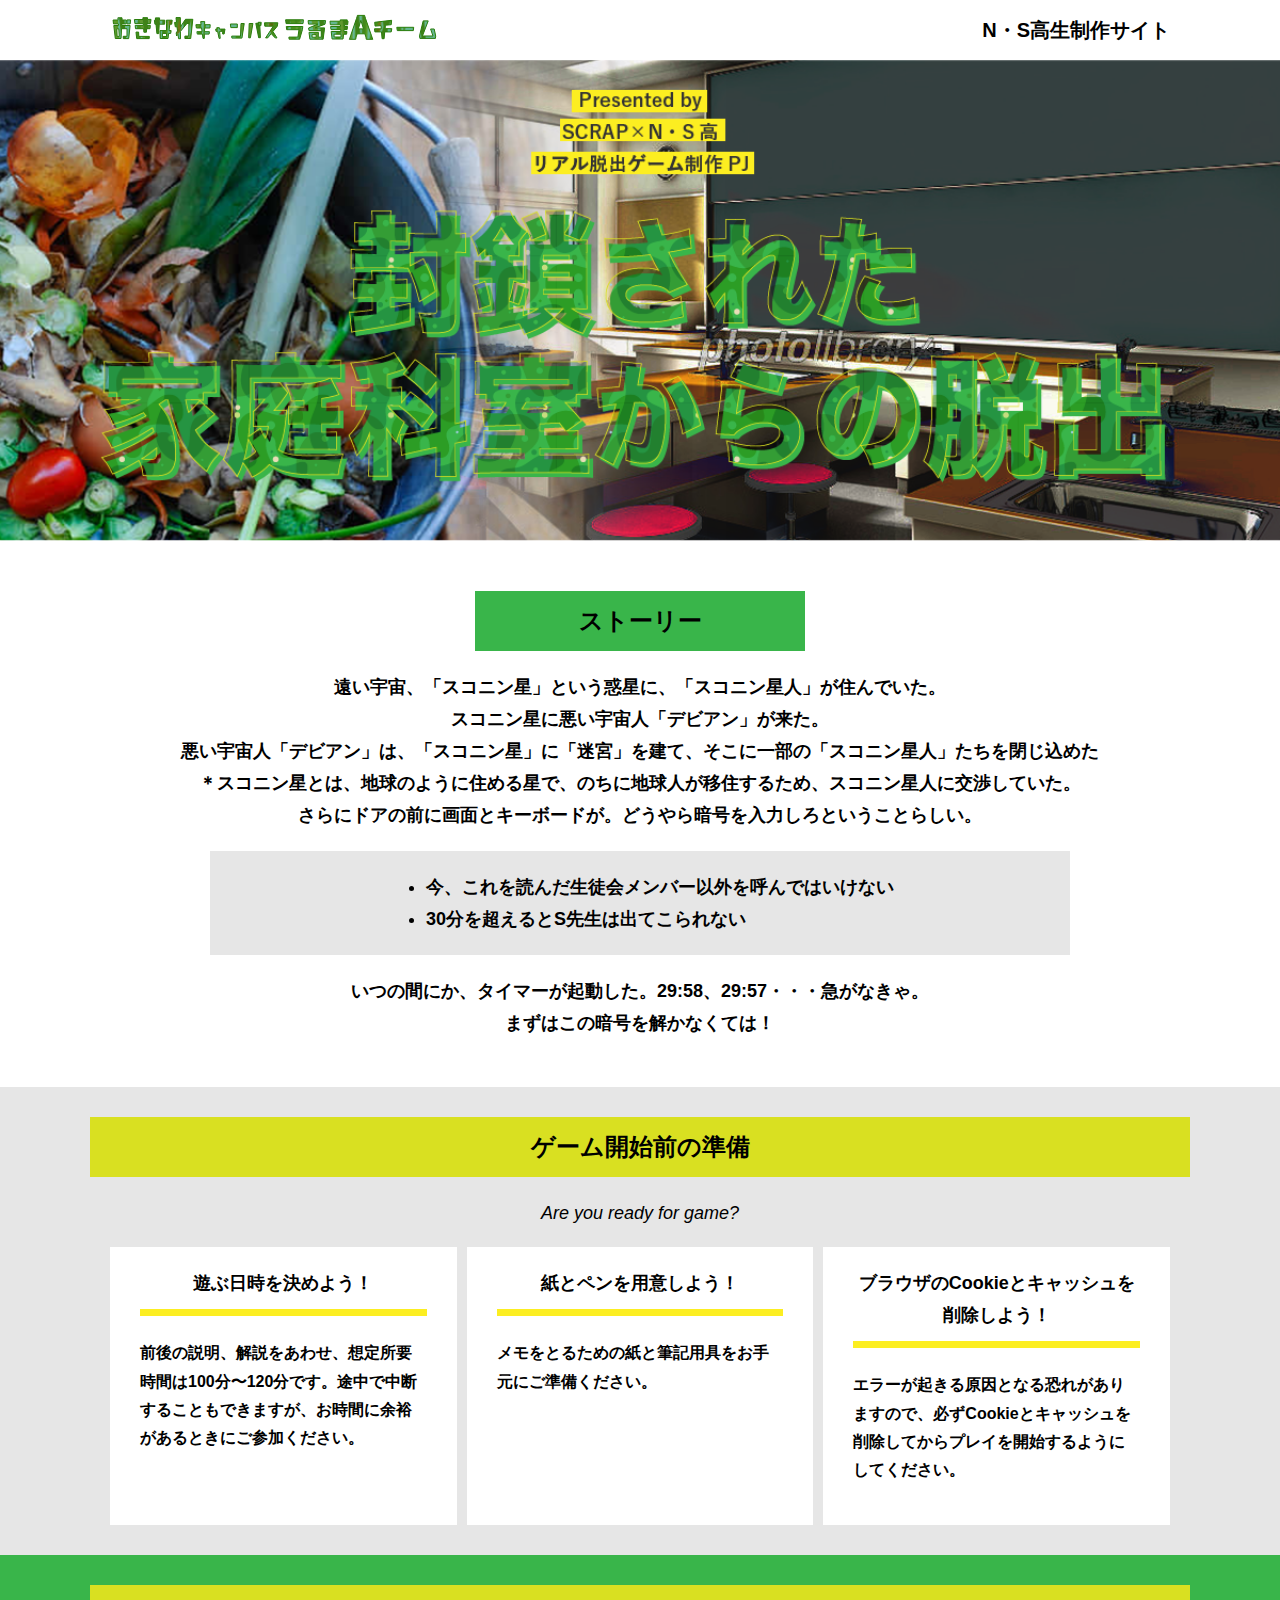
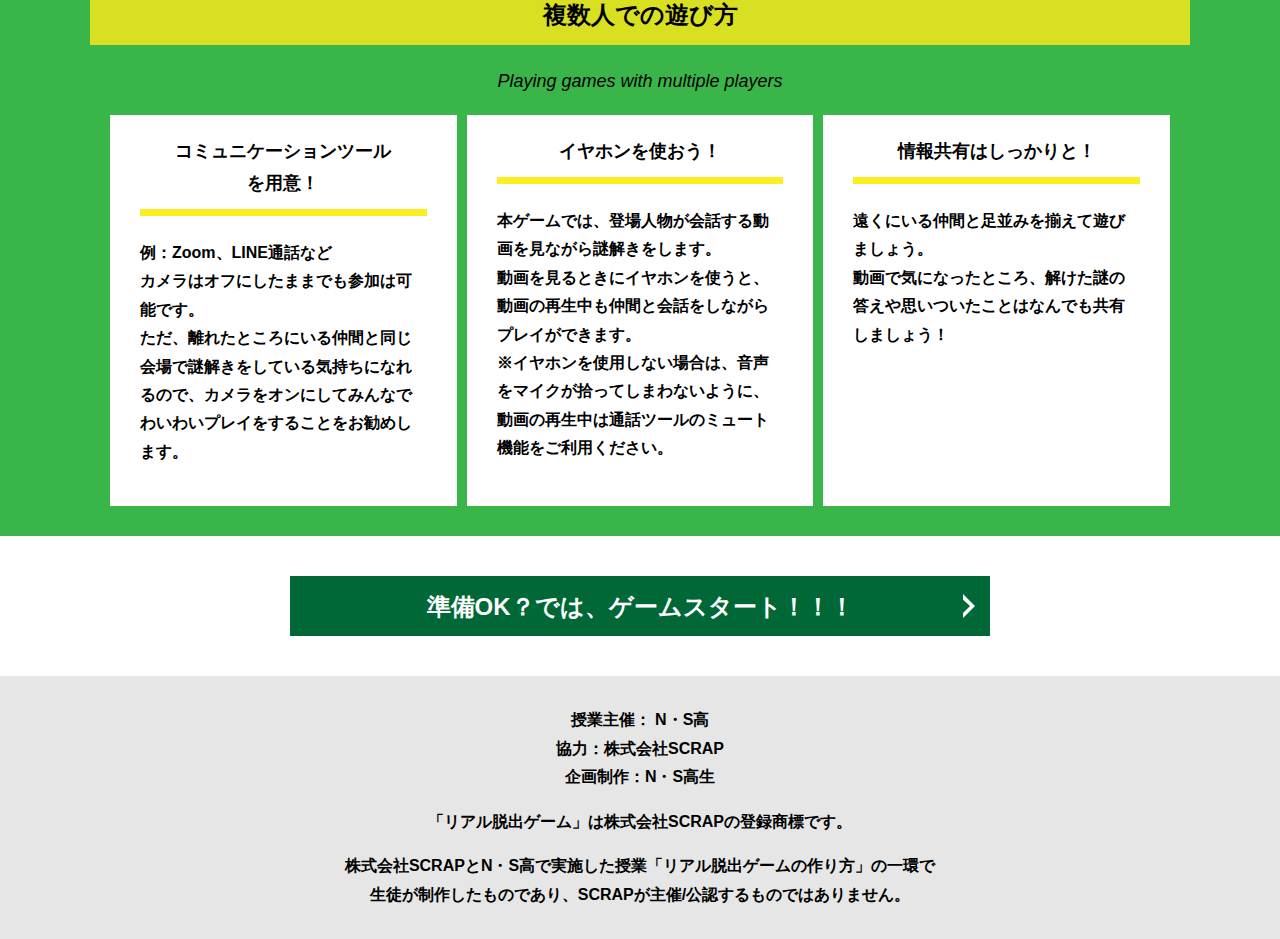
==== index.html @ 9b7493b4 "Update index.html" ====
<!DOCTYPE html>
<html lang="ja">
<head>
  <meta charset="UTF-8">
  <meta http-equiv="X-UA-Compatible" content="IE=edge">
  <meta name="viewport" content="width=device-width, initial-scale=1.0">
  <title>宇宙人が作った迷宮からの脱出 │ Project N</title>
  <link rel="stylesheet" href="assets/css/normalize.css">
  <link rel="stylesheet" href="assets/css/style.css">
</head>
<body>
  <svg width="0" height="0" class="hidden">
    <symbol xmlns="http://www.w3.org/2000/svg" viewBox="0 0 12.47 24.94" id="arrow" class="arrow_svg">
      <title>arrow</title>
      <polygon points="0 24.94 0 19.66 7.35 12.47 0 5.92 0 0 12.47 12.47 0 24.94"/>
    </symbol>
  </svg>
  <header class="header">
    <div class="container">
      <div class="header__logo"><img src="assets/images/logo.svg" alt="チームロゴ"></div>
      <div class="header__name">N・S高生制作サイト</div>
    </div>
  </header>
  <main class="main index-page">
    <!-- タイトルエリア　ここから -->
    <h1 class="main-title"><img src="assets/images/top-image.png" alt="Presented by SCRAP×N・S高リアル脱出ゲーム制作PJ 封鎖された家庭科室からの脱出"></h1>
    <!-- タイトルエリア　ここまで -->
    <section class="section section--story">
      <div class="container">
        <h2 class="section-title section-title--keycolor section-title--story">ストーリー</h2>
        <div class="story">
          <p class="text-center">遠い宇宙、「スコニン星」という惑星に、「スコニン星人」が住んでいた。<br>
            スコニン星に悪い宇宙人「デビアン」が来た。<br>
           悪い宇宙人「デビアン」は、「スコニン星」に「迷宮」を建て、そこに一部の「スコニン星人」たちを閉じ込めた<br>
            ＊スコニン星とは、地球のように住める星で、のちに地球人が移住するため、スコニン星人に交渉していた。<br>
          
            さらにドアの前に画面とキーボードが。どうやら暗号を入力しろということらしい。</p>
          <div class="story__note__outer bg-color--gray">
            <ul class="story__note">
              <li>今、これを読んだ生徒会メンバー以外を呼んではいけない</li>
              <li>30分を超えるとS先生は出てこられない</li>
            </ul>
          </div>
          <p class="text-center">いつの間にか、タイマーが起動した。29:58、29:57・・・急がなきゃ。<br>
            まずはこの暗号を解かなくては！</p>
        </div>
      </div>
    </section>
    <section class="section bg-color--gray">
      <div class="container">
        <h2 class="section-title">ゲーム開始前の準備</h2>
        <p class="font-eng text-center">Are you ready for game?</p>
        <!--
          class名"row"内のclass名"column"が横並びになります。
          改行する場合は以下のように追加してください。
          <div class="row">
            <div class="column">
              ～ 内容 ～
            </div>
          </div>
        -->
        <div class="row">
          <div class="column">
            <div class="card">
              <h3 class="card__title">遊ぶ日時を決めよう！</h3>
              <p class="card__content">前後の説明、解説をあわせ、想定所要時間は100分〜120分です。途中で中断することもできますが、お時間に余裕があるときにご参加ください。</p>
            </div>
          </div>
          <div class="column">
            <div class="card">
              <h3 class="card__title">紙とペンを用意しよう！</h3>
              <p class="card__content">メモをとるための紙と筆記用具をお手元にご準備ください。</p>
            </div>
          </div>
          <div class="column">
            <div class="card">
              <h3 class="card__title">ブラウザのCookieとキャッシュを<br>削除しよう！</h3>
              <p class="card__content">エラーが起きる原因となる恐れがありますので、必ずCookieとキャッシュを削除してからプレイを開始するようにしてください。</p>
            </div>
          </div>
        </div>
      </div>
    </section>
    <section class="section bg-color--keycolor">
      <div class="container">
        <h2 class="section-title">複数人での遊び方</h2>
        <p class="font-eng text-center">Playing games with multiple players</p>
        <div class="row">
          <div class="column">
            <div class="card">
              <h3 class="card__title">コミュニケーションツール<br>を用意！</h3>
              <p class="card__content">例：Zoom、LINE通話など<br>
                カメラはオフにしたままでも参加は可能です。<br>
                ただ、離れたところにいる仲間と同じ会場で謎解きをしている気持ちになれるので、カメラをオンにしてみんなでわいわいプレイをすることをお勧めします。</p>
            </div>
          </div>
          <div class="column">
            <div class="card">
              <h3 class="card__title">イヤホンを使おう！</h3>
              <p class="card__content">本ゲームでは、登場人物が会話する動画を見ながら謎解きをします。<br>
                動画を見るときにイヤホンを使うと、動画の再生中も仲間と会話をしながらプレイができます。<br>
                ※イヤホンを使用しない場合は、音声をマイクが拾ってしまわないように、動画の再生中は通話ツールのミュート機能をご利用ください。</p>
            </div>
          </div>
          <div class="column">
            <div class="card">
              <h3 class="card__title">情報共有はしっかりと！</h3>
              <p class="card__content">遠くにいる仲間と足並みを揃えて遊びましょう。<br>
                動画で気になったところ、解けた謎の答えや思いついたことはなんでも共有しましょう！</p>
            </div>
          </div>
        </div>
      </div>
    </section>
    <section class="section">
      <div class="container">
        <a class="btn" href="main.html">準備OK？では、ゲームスタート！！！<svg class="btn__arrow"><use xlink:href="#arrow"></use></svg></a>
      </div>
    </section>
  </main>
  <footer class="footer section bg-color--gray">
    <div class="container">
      <p class="text-center">授業主催： N・S高<br>協力：株式会社SCRAP<br>企画制作：N・S高生</p>
      <p class="text-center">「リアル脱出ゲーム」は株式会社SCRAPの登録商標です。</p>
      <p class="text-center">株式会社SCRAPとN・S高で実施した授業「リアル脱出ゲームの作り方」の一環で<br>生徒が制作したものであり、SCRAPが主催/公認するものではありません。</p>
    </div>
  </footer>
</body>
</html>
---- assets/css/style.css ----
@charset "UTF-8";
/****************************
 * 共通CSSのテンプレートです。
*****************************/
*,
*::before,
*::after {
  -webkit-box-sizing: border-box;
          box-sizing: border-box;
}

html {
  font-size: 18px;
  -webkit-box-sizing: border-box;
          box-sizing: border-box;
}

body {
  overflow-x: hidden;
  font-family: "游ゴシック体", "Yu Gothic", YuGothic, "ヒラギノ角ゴ Pro", "Hiragino Kaku Gothic Pro", "メイリオ", "Meiryo", sans-serif;
  font-size: 18px;
  line-height: 1.77778;
  font-weight: bold;
  text-decoration: none;
  border: none;
  list-style: none;
  color: #000;
  margin: 0;
}

img {
  width: 100%;
}

figure {
  margin: 0;
}

figcaption {
  margin-top: 30px;
  font-size: 14px;
}

@media screen and (max-width: 767px) {
  figcaption {
    font-size: 13px;
  }
}

input[type=text] {
  font-size: 18px;
  border: none;
  padding: 25px 35px;
  display: block;
  margin: 0 auto;
  max-width: 580px;
  width: 100%;
}

::-webkit-input-placeholder {
  color: #999;
}

:-ms-input-placeholder {
  color: #999;
}

::-ms-input-placeholder {
  color: #999;
}

::placeholder {
  color: #999;
}

button {
  cursor: pointer;
  display: block;
  border: none;
  margin: 0 auto;
  background-color: #006837;
  color: #fff;
  width: 287px;
  height: 55px;
}

/*******************
* Layout
*******************/
.section {
  padding-top: 30px;
  padding-bottom: 30px;
}

.section--clear {
  /* ステージクリア画面 */
  position: fixed;
  display: none;
  /* 読み込み時に一瞬表示されるのを防ぐ */
  -webkit-box-pack: center;
      -ms-flex-pack: center;
          justify-content: center;
  -webkit-box-align: center;
      -ms-flex-align: center;
          align-items: center;
  top: 0;
  bottom: 0;
  left: 0;
  right: 0;
  z-index: 200;
}

.section--clear.isClear {
  display: -webkit-box;
  display: -ms-flexbox;
  display: flex;
}

.container {
  width: 1100px;
  padding-left: 20px;
  padding-right: 20px;
  margin: 0 auto;
}

@media screen and (max-width: 1100px) {
  .container {
    width: calc(100% - 40px);
  }
}

.row {
  display: -webkit-box;
  display: -ms-flexbox;
  display: flex;
  -ms-flex-line-pack: stretch;
      align-content: stretch;
  gap: 10px;
}

.row + .row {
  margin-top: 20px;
}

.column {
  width: 100%;
}

.card {
  background-color: #fff;
  margin-bottom: 20px;
  height: 100%;
}

.card__title {
  font-size: 18px;
  text-align: center;
  margin: 0;
  padding: 20px 30px;
  position: relative;
  cursor: pointer;
}

.card__content {
  -webkit-transition: all 0.3s;
  transition: all 0.3s;
  font-size: 16px;
  padding: 20px 30px;
  margin: 0;
  position: relative;
}

.card__content::before {
  display: block;
  content: '';
  width: calc(100% - 60px);
  height: 7px;
  background-color: #fcee21;
  position: absolute;
  top: -10px;
  left: 30px;
}

.hint-page .card {
  height: auto;
}

.hint-page .card__content {
  display: none;
  text-align: center;
}

.hint-page .card__arrow {
  position: absolute;
  top: calc(50% - 12px);
  right: 45px;
  -webkit-transform: rotate(90deg);
          transform: rotate(90deg);
  -webkit-transition: all 0.3s;
  transition: all 0.3s;
  fill: #009245;
  width: 12px;
  height: 24px;
}

.hint-page .card.is-open .card__content {
  display: block;
}

.hint-page .card.is-open .card__arrow {
  -webkit-transform: rotate(-90deg);
          transform: rotate(-90deg);
}

.box {
  padding: 35px 30px;
}

.youtube {
  position: relative;
  width: 100%;
  padding-top: 56.25%;
}

.youtube iframe {
  position: absolute;
  top: 0;
  left: 0;
  width: 100%;
  height: 100%;
}

.youtube__container {
  max-width: 800px;
  margin: 0 auto;
}

/*********************
* Color
*********************/
.bg-color--keycolor {
  background-color: #39b54a;
}

.bg-color--subcolor {
  background-color: #d9e021;
}

.bg-color--gray {
  background-color: #e6e6e6;
}

/*********************
* title
**********************/
.main-title {
  margin: 0;
}

.sub-title {
  text-align: center;
  font-size: 18px;
  line-height: 1.66667;
}

.sub-title__bg {
  background-color: #fcee21;
  padding-left: 1rem;
  padding-right: 1rem;
}

.section-title {
  font-size: 24px;
  line-height: 1.75;
  text-align: center;
  padding: 9px 20px;
  background-color: #d9e021;
  margin: 0 -20px 20px -20px;
}

.section-title__stage {
  display: inline-block;
  margin-right: 2rem;
}

.section-title--keycolorlight {
  background-color: #8cc63f;
}

.section-title--keycolorlight .section-title__stage {
  color: #fff;
}

.section-title--keycolor {
  background-color: #39b54a;
}

.section-title--story {
  width: 330px;
  margin: 0 auto 20px;
}

.section-title--border {
  position: relative;
  font-size: 30px;
  text-align: center;
  line-height: 1.06667;
  margin: 0;
  padding-bottom: 15px;
  color: #006837;
}

.section-title--border::after {
  position: absolute;
  bottom: 0;
  left: calc(50% - 95px);
  display: block;
  content: '';
  background-color: #fff;
  height: 2.6px;
  width: 190px;
}

/******************
* text
******************/
.font-eng {
  font-style: italic;
  font-weight: normal;
}

/*************************
* Button
*************************/
.btn {
  display: block;
  text-decoration: none;
  cursor: pointer;
  background-color: #006837;
  color: #fff;
  font-size: 24px;
  line-height: 1.54167;
  text-align: center;
  padding: 11.5px;
  width: calc(100% - 40px);
  max-width: 700px;
  margin: 10px auto;
  position: relative;
}

.btn:hover {
  opacity: 0.7;
}

.btn__arrow {
  position: absolute;
  top: calc(50% - 12px);
  right: 15px;
  fill: #fff;
  width: 12px;
  height: 24px;
}

/****************
* header
*****************/
.header {
  background-color: #fff;
  height: 60px;
}

.header .container {
  display: -webkit-box;
  display: -ms-flexbox;
  display: flex;
  -webkit-box-pack: justify;
      -ms-flex-pack: justify;
          justify-content: space-between;
  -webkit-box-align: center;
      -ms-flex-align: center;
          align-items: center;
  height: 100%;
}

.header__logo {
  width: 330px;
  height: 42px;
}

.header__name {
  font-size: 20px;
  line-height: 1.1;
}

.footer {
  font-size: 16px;
}

.footer p:first-child {
  margin-top: 0;
}

.footer p:last-child {
  margin-bottom: 0;
}

/********************
* main
********************/
.story__note {
  margin: 0;
}

.story__note__outer {
  width: 860px;
  display: -webkit-box;
  display: -ms-flexbox;
  display: flex;
  padding: 20px;
  margin: 20px auto;
  -webkit-box-pack: center;
      -ms-flex-pack: center;
          justify-content: center;
}

@media screen and (max-width: 940px) {
  .story__note__outer {
    width: 100%;
  }
}

.stage-column__container + .stage-column__container {
  border-top: 2px solid #fff;
}

.answer {
  font-size: 18px;
  margin-bottom: 20px;
  line-height: 80px;
  word-spacing: 20px;
}

.err-message {
  color: #c1272d;
  font-size: 18px;
  text-align: center;
}

.link-hint {
  text-align: center;
  display: block;
  margin-top: 20px;
}

.clear-message {
  background-color: #d9e021;
  padding: 30px 30px 60px;
  position: relative;
}

.clear-message__title {
  position: relative;
  display: block;
  text-align: center;
  color: #006837;
  font-size: 30px;
  padding-bottom: 10px;
  margin-bottom: 35px;
}

.clear-message__title::after {
  content: '';
  position: absolute;
  display: block;
  width: 183px;
  height: 2px;
  background-color: #fff;
  bottom: 0;
  left: calc(50% - (183px/2));
}

.clear-message__content {
  text-align: center;
}

.clear-message__btn {
  position: absolute;
  bottom: -30px;
  left: calc(50% - 144px);
  width: 288px;
  margin: 0;
}

/********************
* Utility
********************/
.text-center {
  text-align: center;
}

.text-left {
  text-align: left;
}

.text-right {
  text-align: right;
}

.hidden {
  display: none;
}
/*# sourceMappingURL=style.css.map */
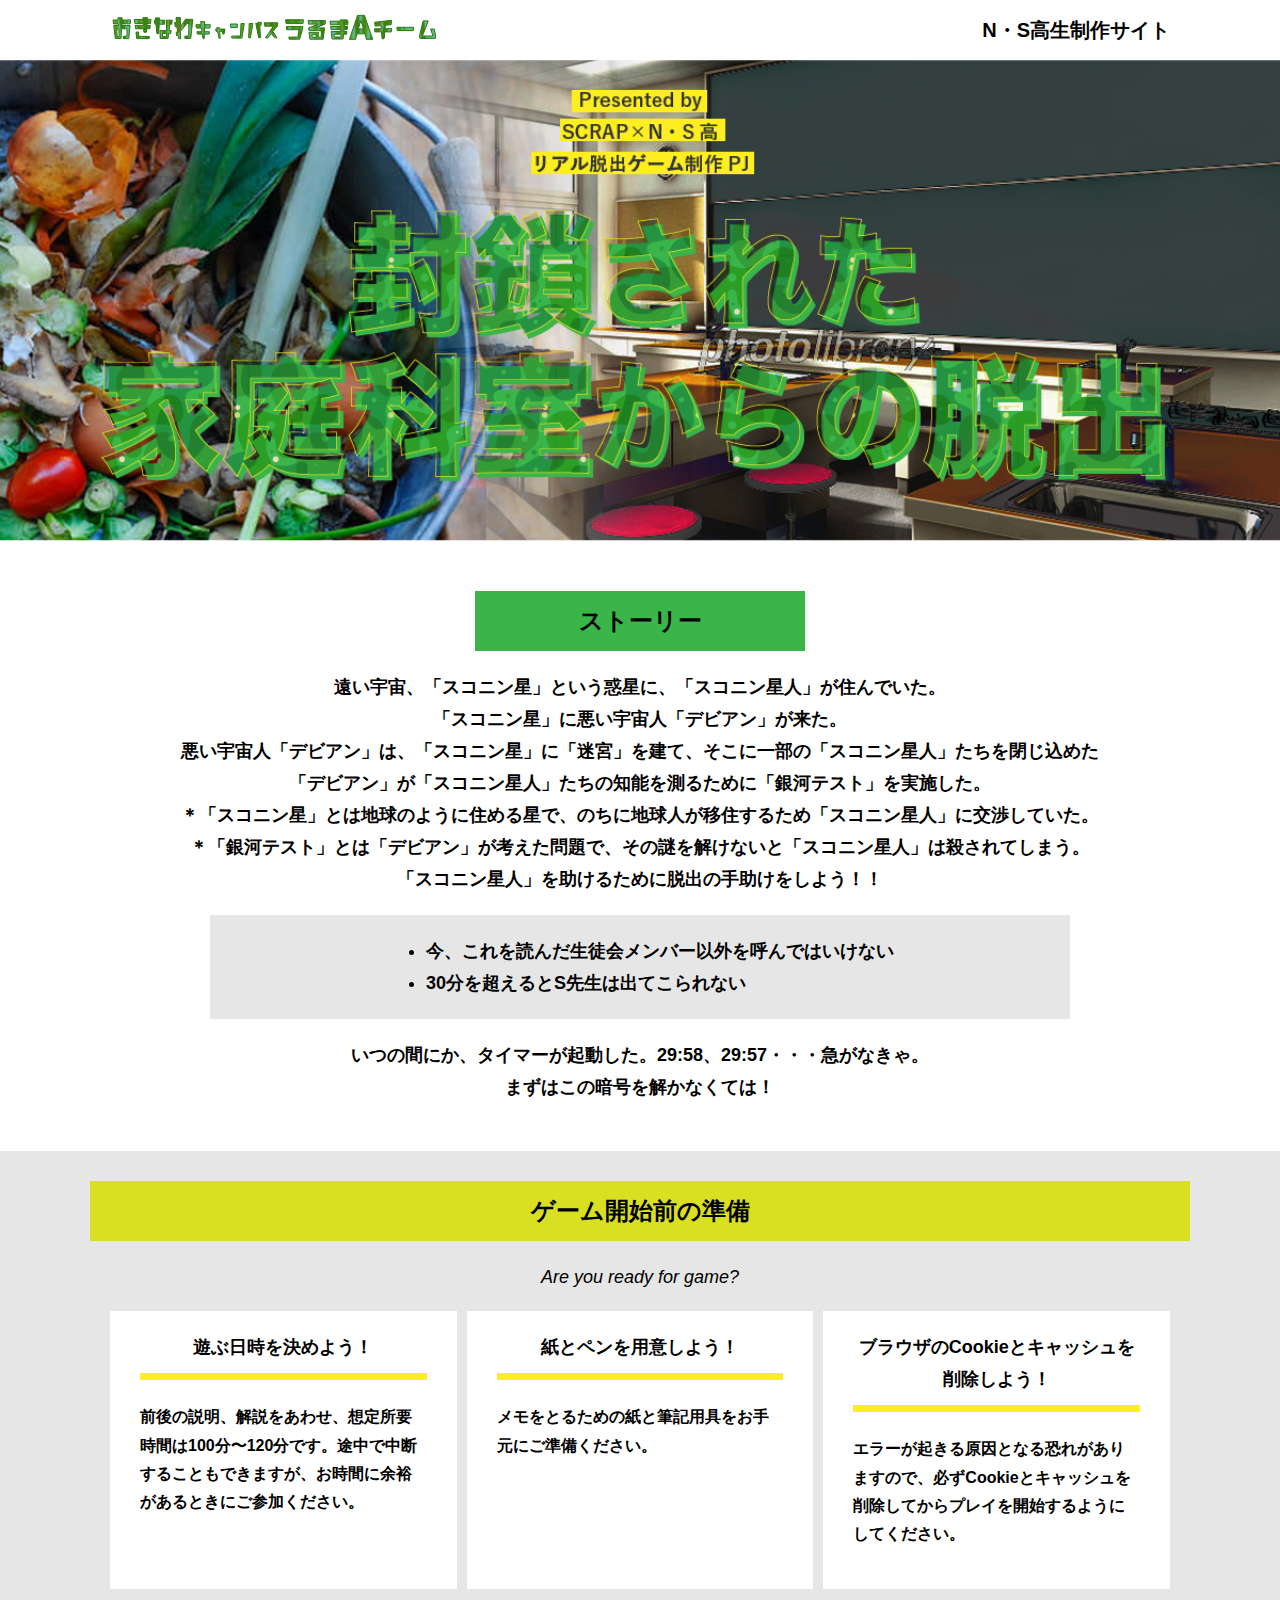
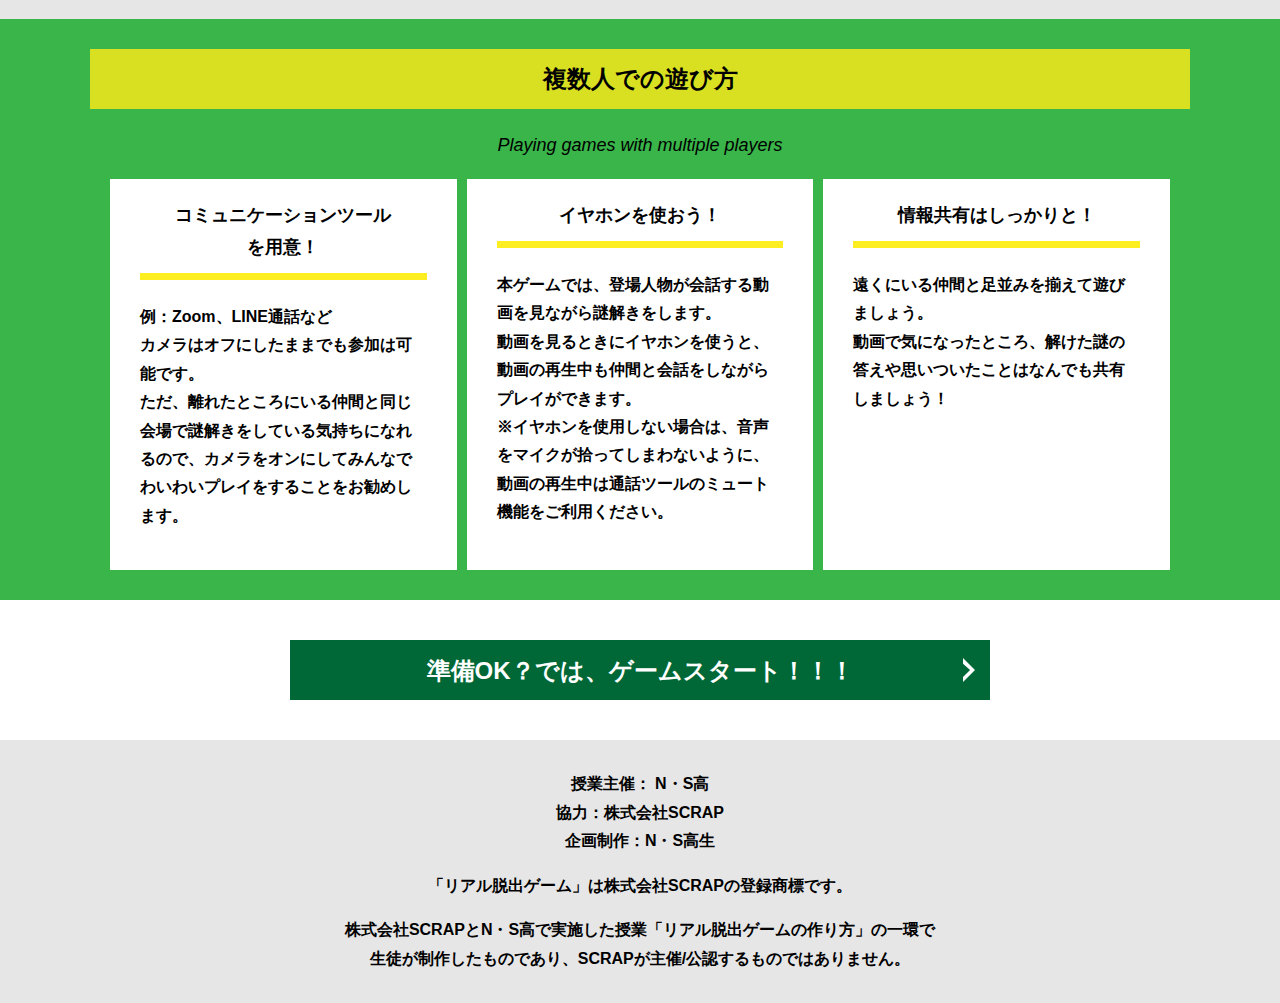
==== commit 7673b5b7: "Update index.html" ====
--- a/index.html
+++ b/index.html
@@ -30,11 +30,16 @@
         <h2 class="section-title section-title--keycolor section-title--story">ストーリー</h2>
         <div class="story">
           <p class="text-center">遠い宇宙、「スコニン星」という惑星に、「スコニン星人」が住んでいた。<br>
-            スコニン星に悪い宇宙人「デビアン」が来た。<br>
+            「スコニン星」に悪い宇宙人「デビアン」が来た。<br>
            悪い宇宙人「デビアン」は、「スコニン星」に「迷宮」を建て、そこに一部の「スコニン星人」たちを閉じ込めた<br>
-            ＊スコニン星とは、地球のように住める星で、のちに地球人が移住するため、スコニン星人に交渉していた。<br>
+            「デビアン」が「スコニン星人」たちの知能を測るために「銀河テスト」を実施した。<br>
+           
+            ＊「スコニン星」とは地球のように住める星で、のちに地球人が移住するため「スコニン星人」に交渉していた。<br>
+            ＊「銀河テスト」とは「デビアン」が考えた問題で、その謎を解けないと「スコニン星人」は殺されてしまう。<br>
+            
+            「スコニン星人」を助けるために脱出の手助けをしよう！！
           
-            さらにドアの前に画面とキーボードが。どうやら暗号を入力しろということらしい。</p>
+            </p>
           <div class="story__note__outer bg-color--gray">
             <ul class="story__note">
               <li>今、これを読んだ生徒会メンバー以外を呼んではいけない</li>
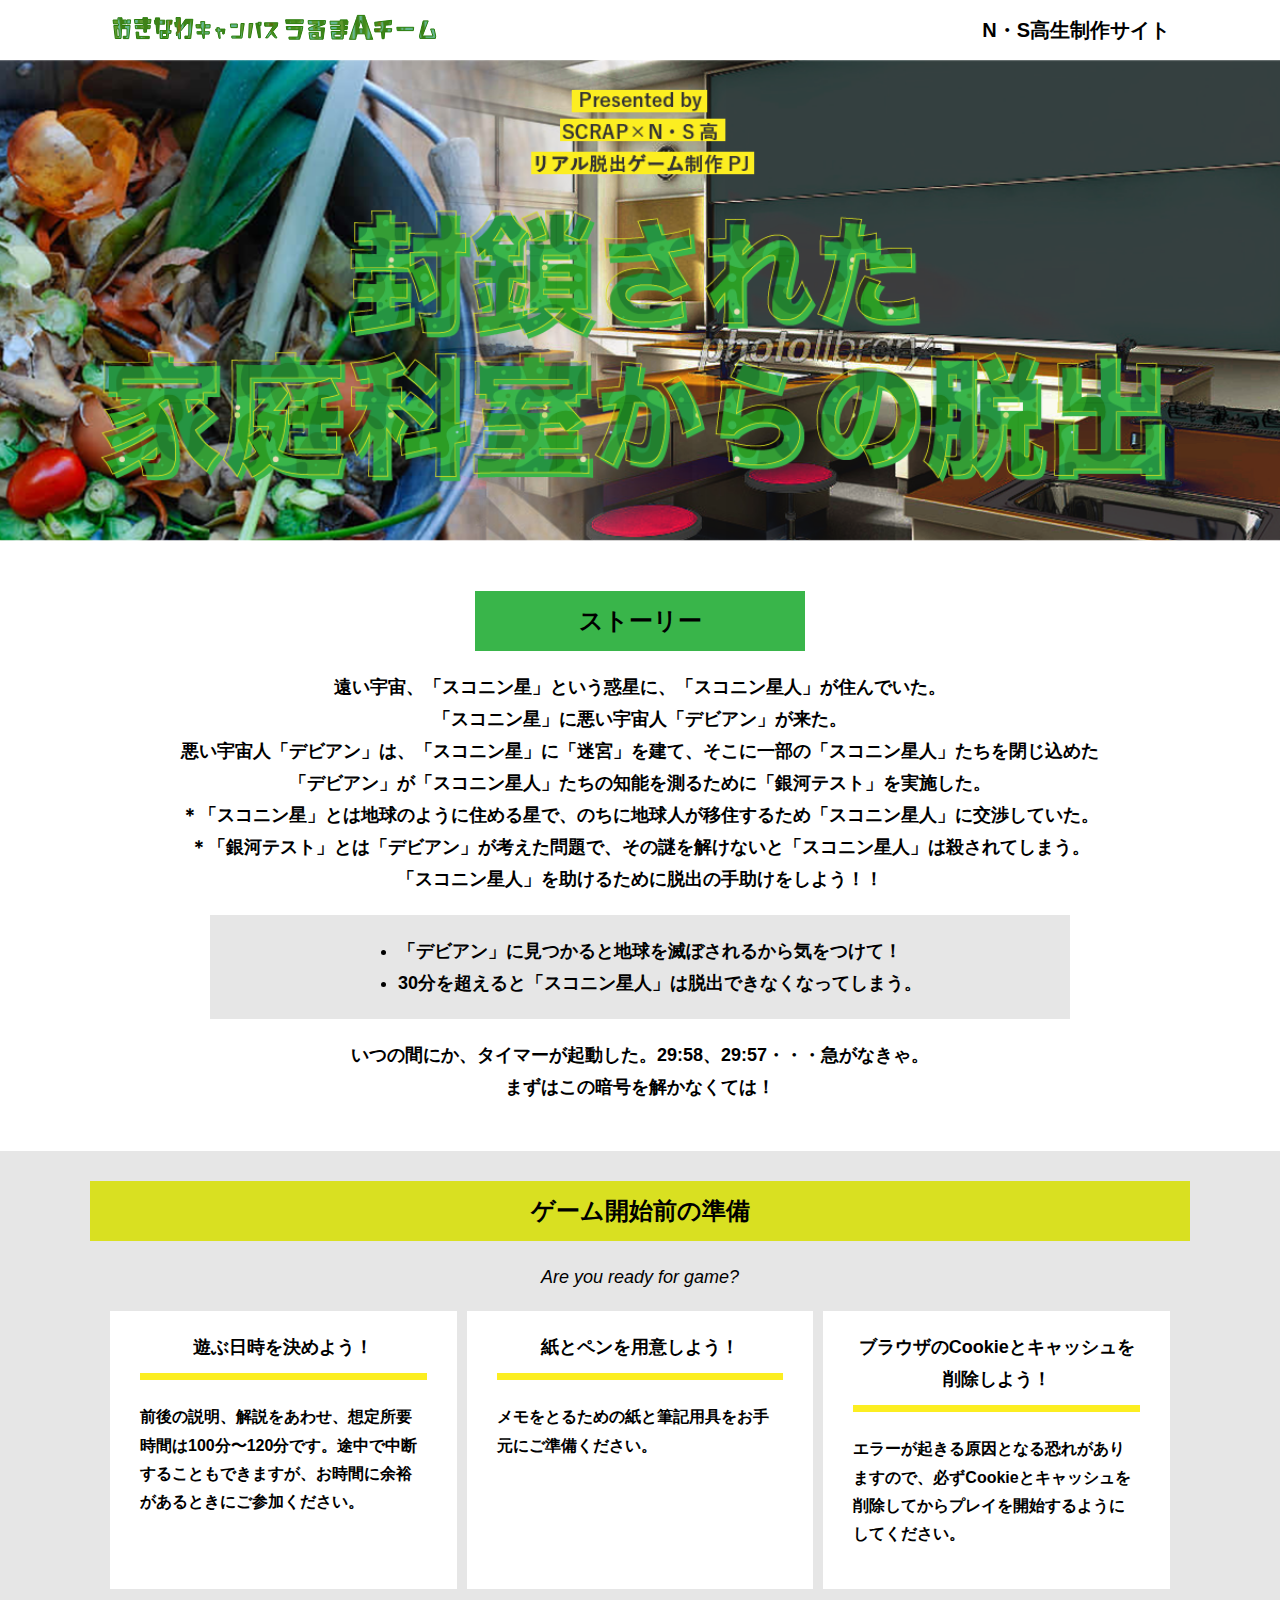
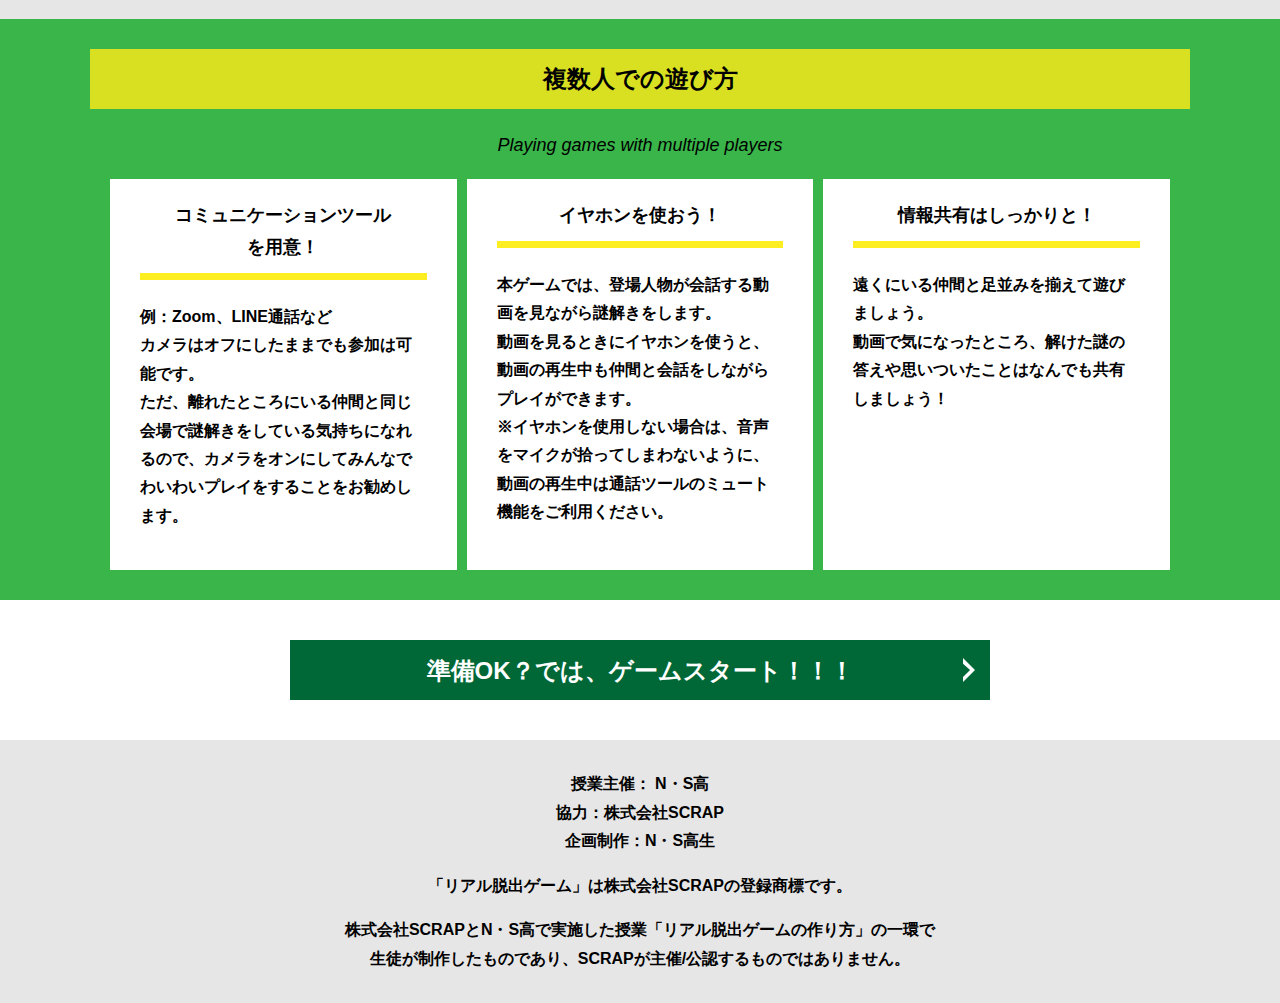
==== commit f044d4f9: "Update index.html" ====
--- a/index.html
+++ b/index.html
@@ -42,8 +42,8 @@
             </p>
           <div class="story__note__outer bg-color--gray">
             <ul class="story__note">
-              <li>今、これを読んだ生徒会メンバー以外を呼んではいけない</li>
-              <li>30分を超えるとS先生は出てこられない</li>
+              <li>「デビアン」に見つかると地球を滅ぼされるから気をつけて！</li>
+              <li>30分を超えると「スコニン星人」は脱出できなくなってしまう。</li>
             </ul>
           </div>
           <p class="text-center">いつの間にか、タイマーが起動した。29:58、29:57・・・急がなきゃ。<br>
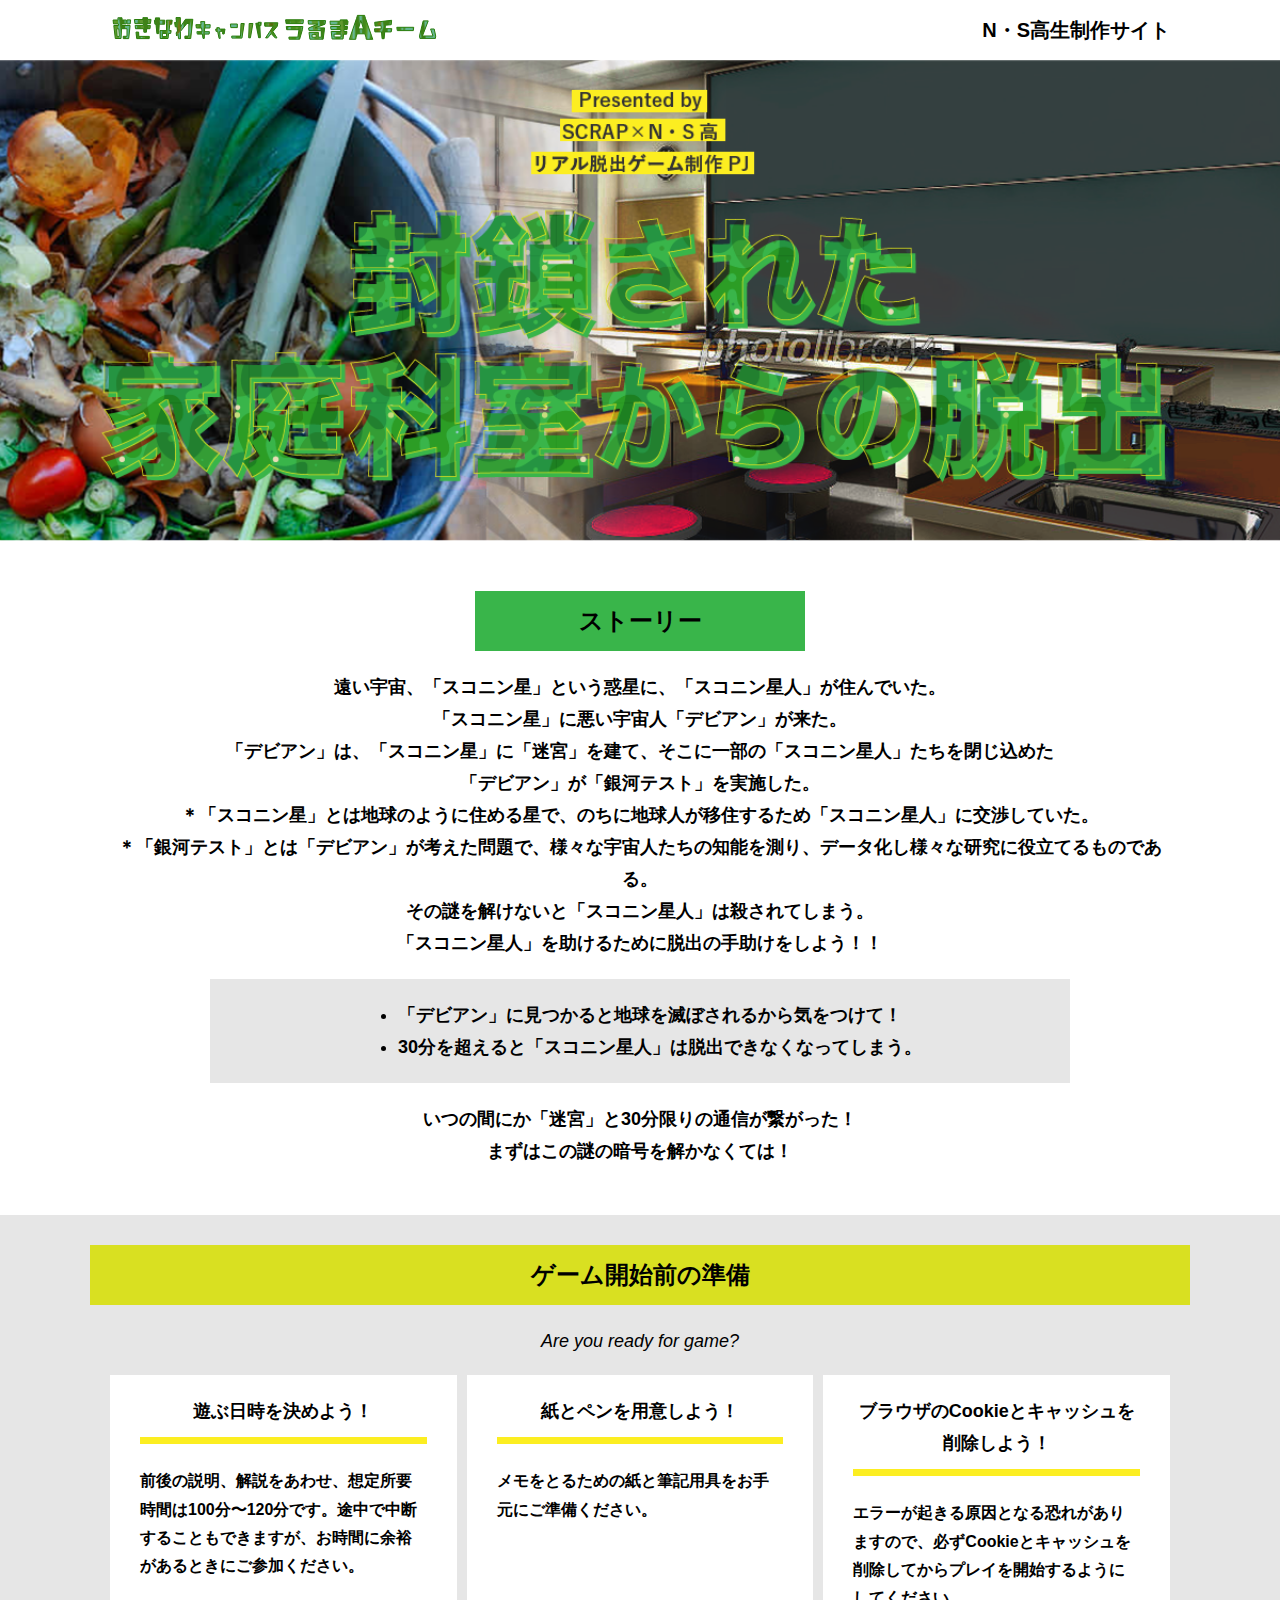
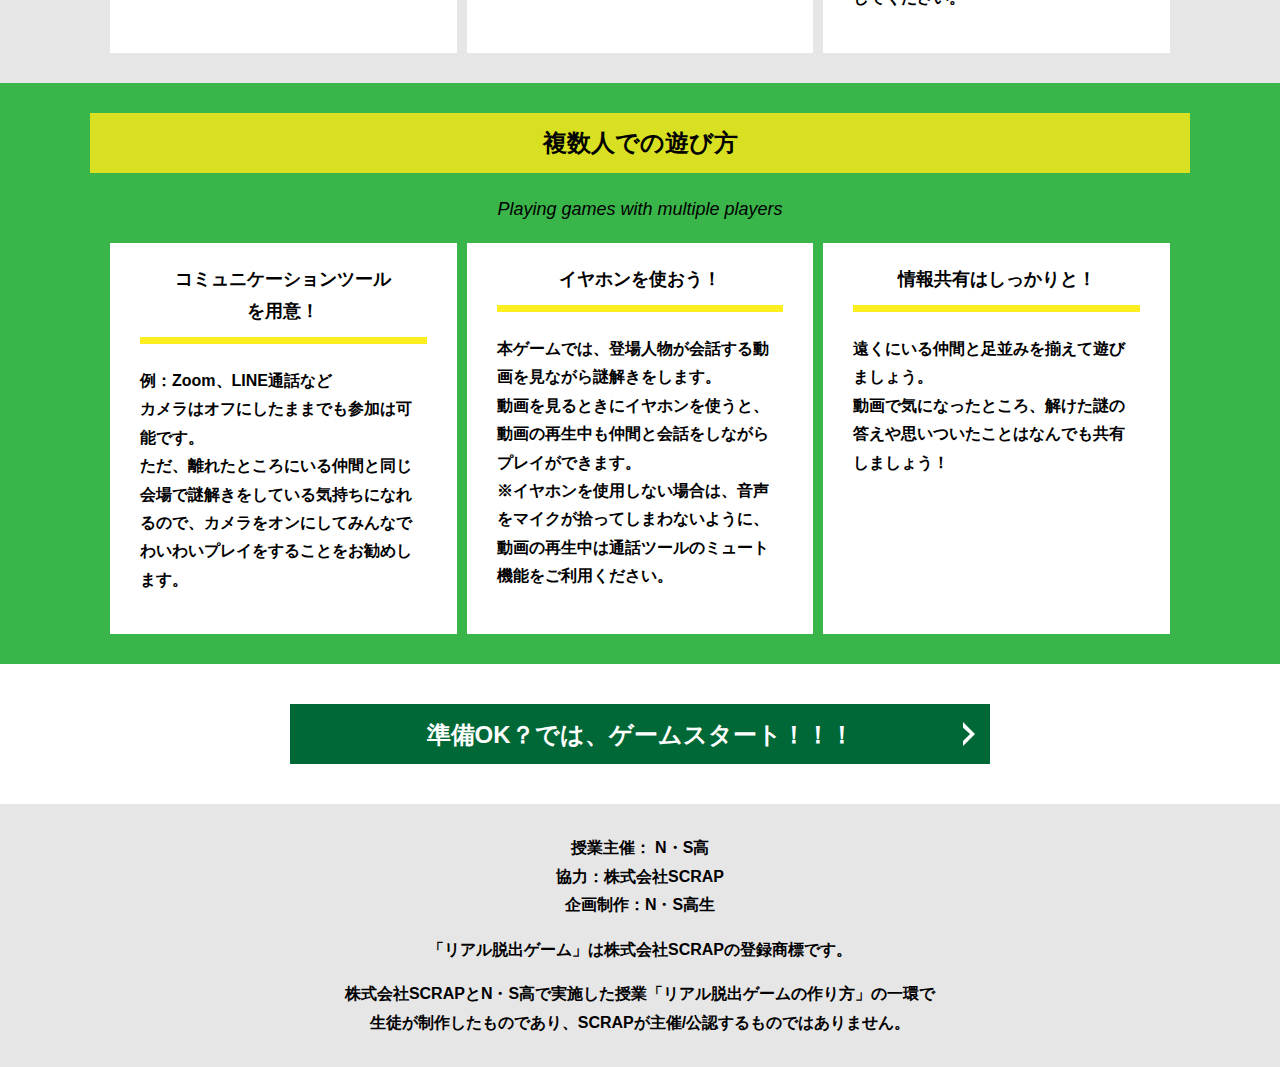
==== commit e66ad9ba: "Update index.html" ====
--- a/index.html
+++ b/index.html
@@ -31,11 +31,12 @@
         <div class="story">
           <p class="text-center">遠い宇宙、「スコニン星」という惑星に、「スコニン星人」が住んでいた。<br>
             「スコニン星」に悪い宇宙人「デビアン」が来た。<br>
-           悪い宇宙人「デビアン」は、「スコニン星」に「迷宮」を建て、そこに一部の「スコニン星人」たちを閉じ込めた<br>
-            「デビアン」が「スコニン星人」たちの知能を測るために「銀河テスト」を実施した。<br>
+           「デビアン」は、「スコニン星」に「迷宮」を建て、そこに一部の「スコニン星人」たちを閉じ込めた<br>
+            「デビアン」が「銀河テスト」を実施した。<br>
            
             ＊「スコニン星」とは地球のように住める星で、のちに地球人が移住するため「スコニン星人」に交渉していた。<br>
-            ＊「銀河テスト」とは「デビアン」が考えた問題で、その謎を解けないと「スコニン星人」は殺されてしまう。<br>
+            ＊「銀河テスト」とは「デビアン」が考えた問題で、様々な宇宙人たちの知能を測り、データ化し様々な研究に役立てるものである。<br>
+            その謎を解けないと「スコニン星人」は殺されてしまう。<br>
             
             「スコニン星人」を助けるために脱出の手助けをしよう！！
           
@@ -46,8 +47,8 @@
               <li>30分を超えると「スコニン星人」は脱出できなくなってしまう。</li>
             </ul>
           </div>
-          <p class="text-center">いつの間にか、タイマーが起動した。29:58、29:57・・・急がなきゃ。<br>
-            まずはこの暗号を解かなくては！</p>
+          <p class="text-center">いつの間にか「迷宮」と30分限りの通信が繋がった！<br>
+            まずはこの謎の暗号を解かなくては！</p>
         </div>
       </div>
     </section>
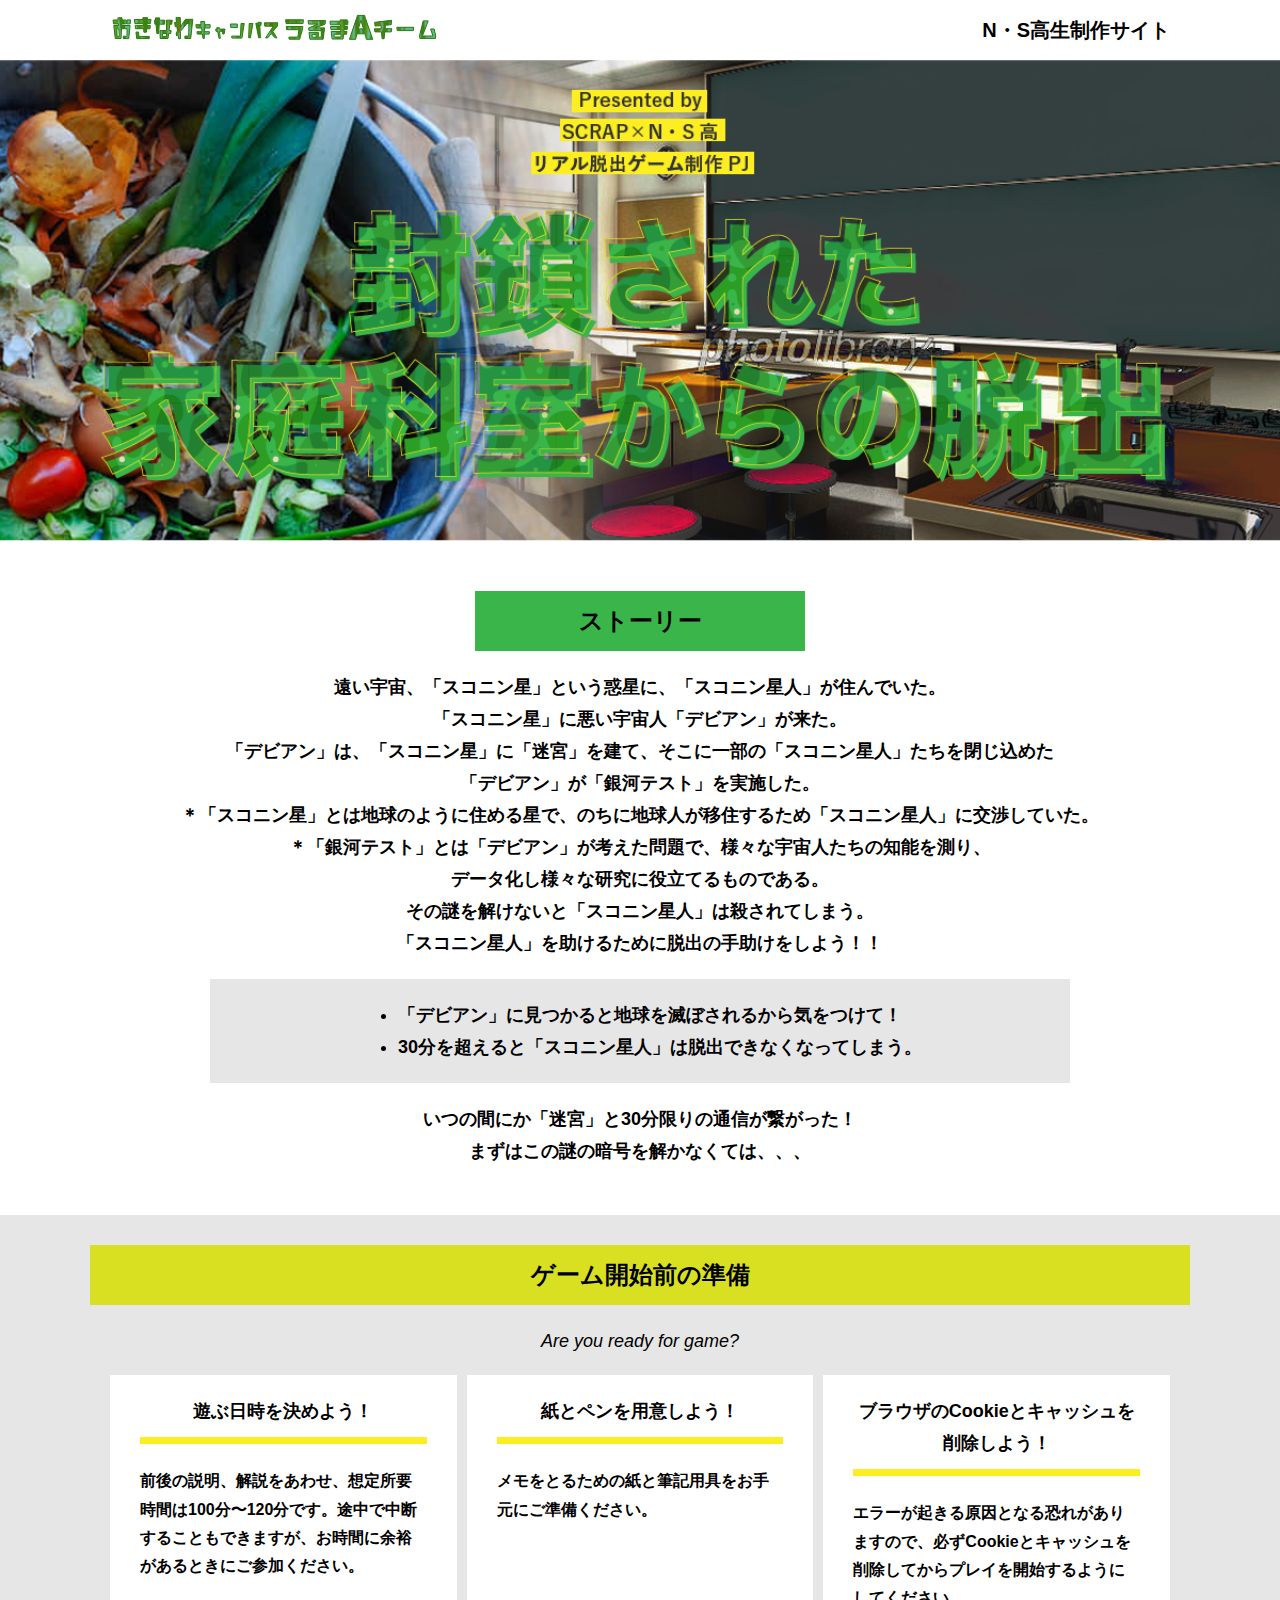
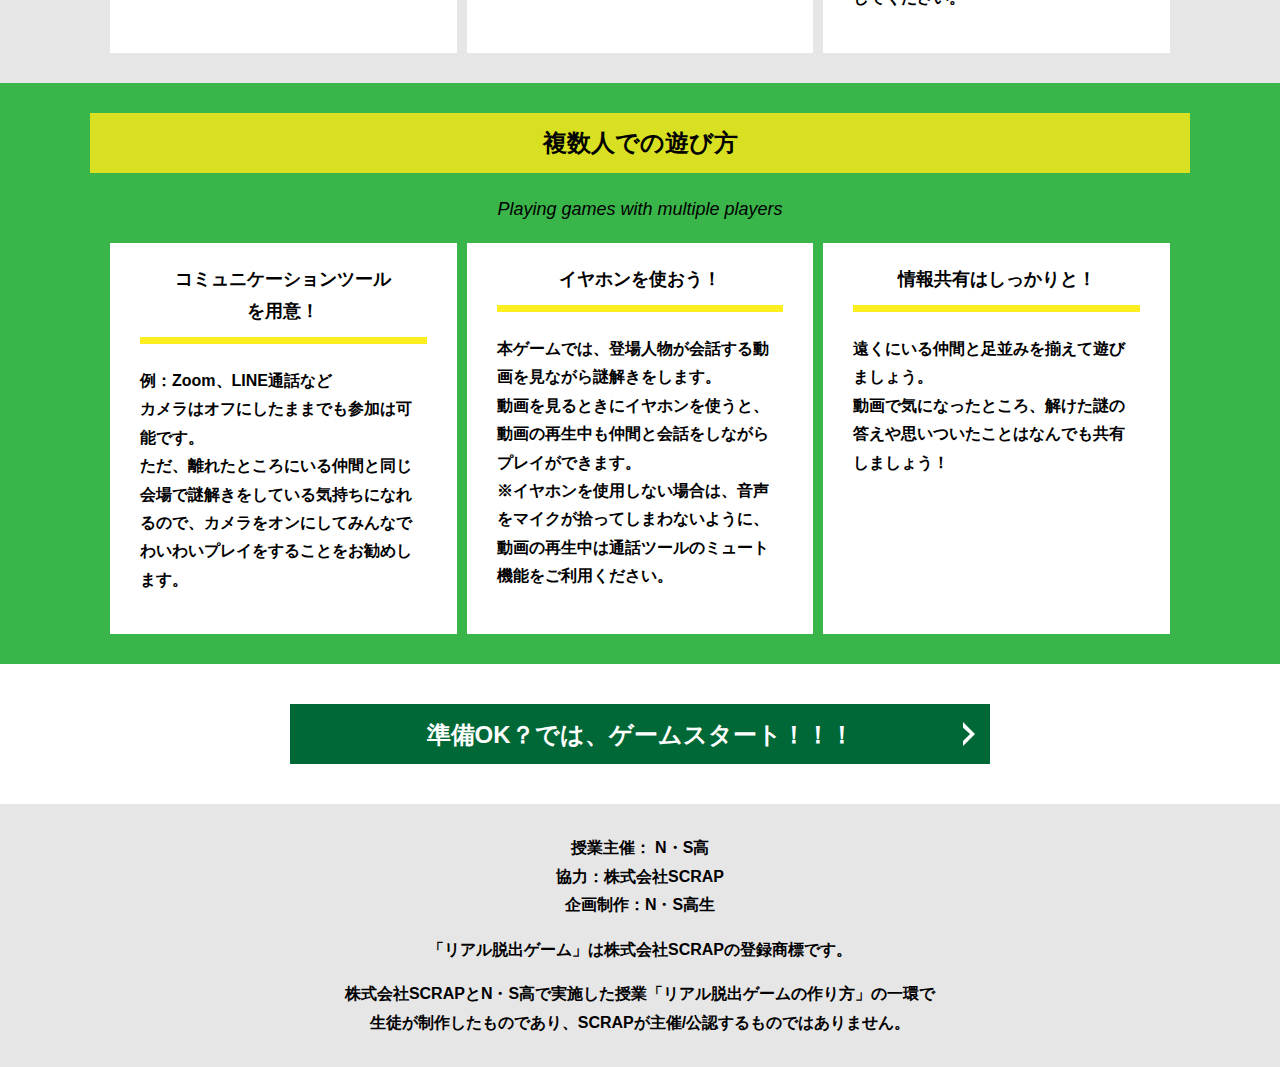
==== commit afcda6a3: "Update index.html" ====
--- a/index.html
+++ b/index.html
@@ -35,7 +35,8 @@
             「デビアン」が「銀河テスト」を実施した。<br>
            
             ＊「スコニン星」とは地球のように住める星で、のちに地球人が移住するため「スコニン星人」に交渉していた。<br>
-            ＊「銀河テスト」とは「デビアン」が考えた問題で、様々な宇宙人たちの知能を測り、データ化し様々な研究に役立てるものである。<br>
+            ＊「銀河テスト」とは「デビアン」が考えた問題で、様々な宇宙人たちの知能を測り、<br>
+            データ化し様々な研究に役立てるものである。<br>
             その謎を解けないと「スコニン星人」は殺されてしまう。<br>
             
             「スコニン星人」を助けるために脱出の手助けをしよう！！
@@ -48,7 +49,7 @@
             </ul>
           </div>
           <p class="text-center">いつの間にか「迷宮」と30分限りの通信が繋がった！<br>
-            まずはこの謎の暗号を解かなくては！</p>
+            まずはこの謎の暗号を解かなくては、、、</p>
         </div>
       </div>
     </section>
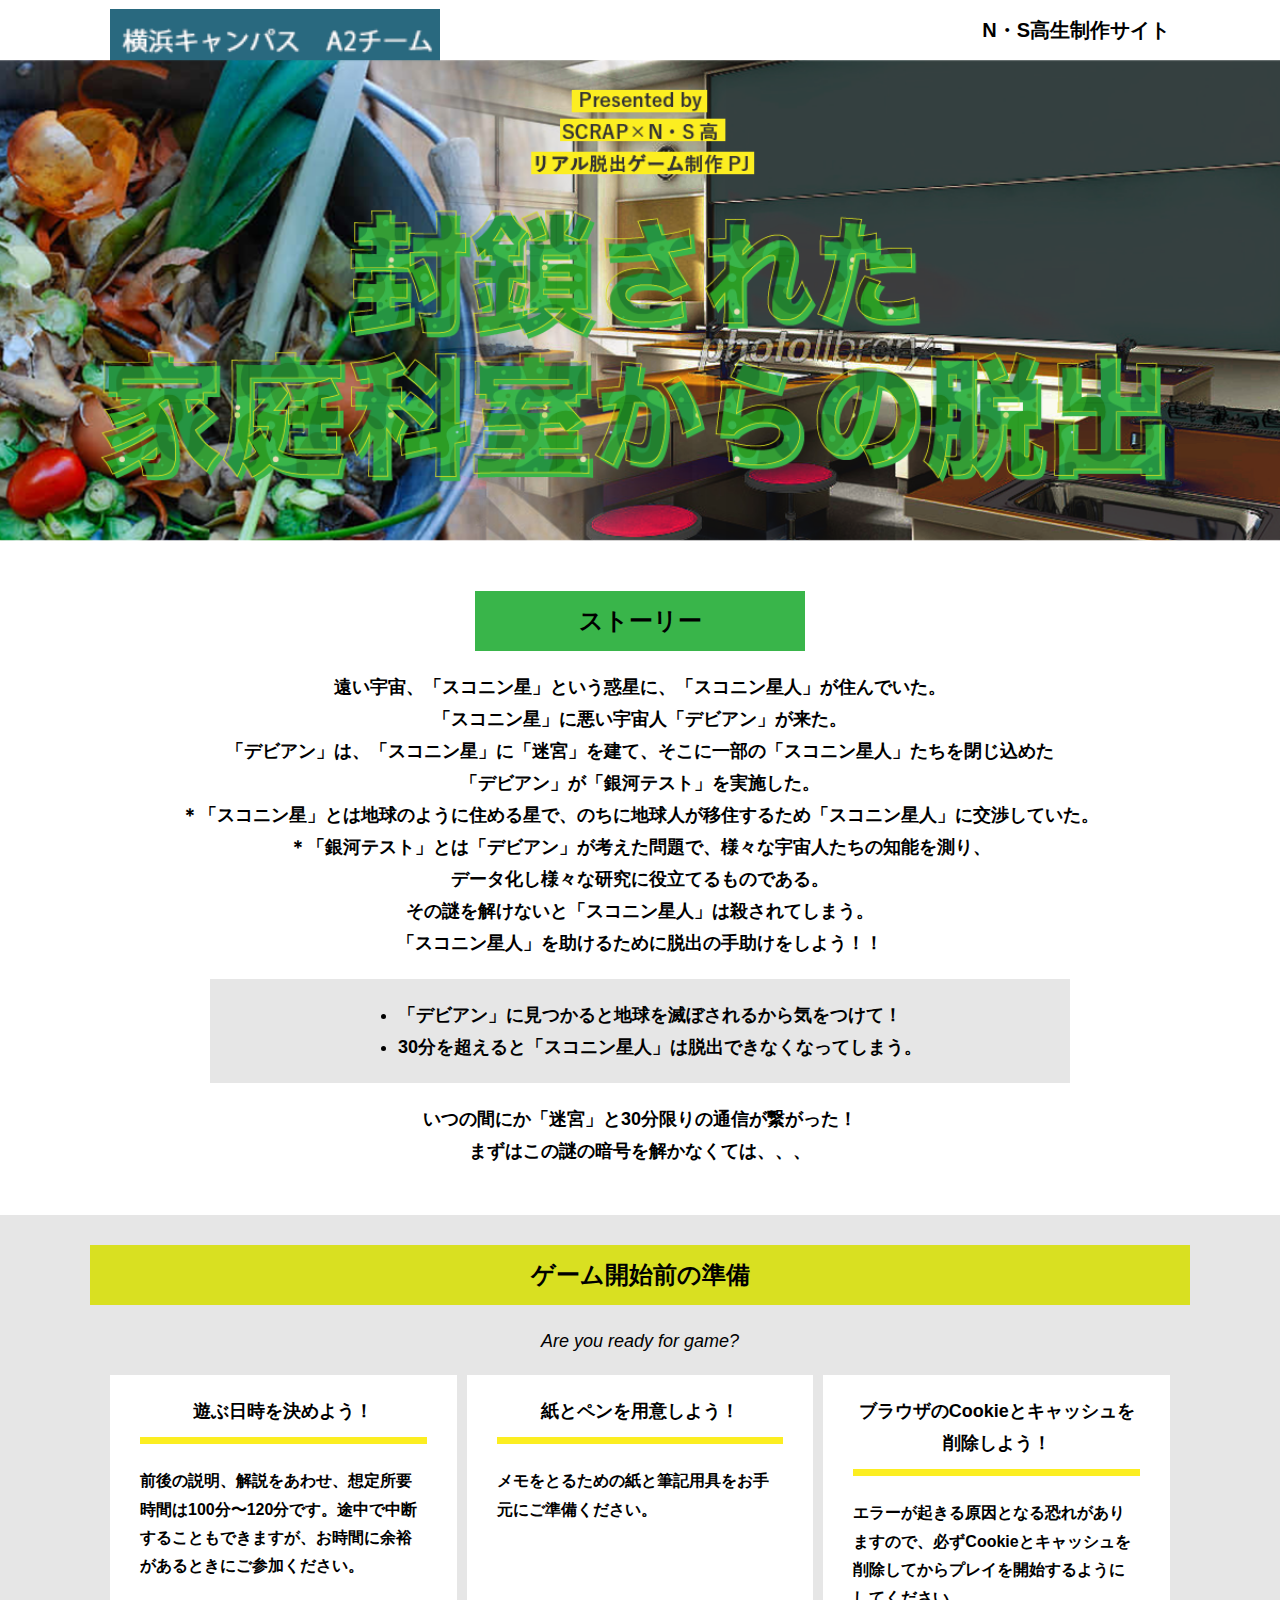
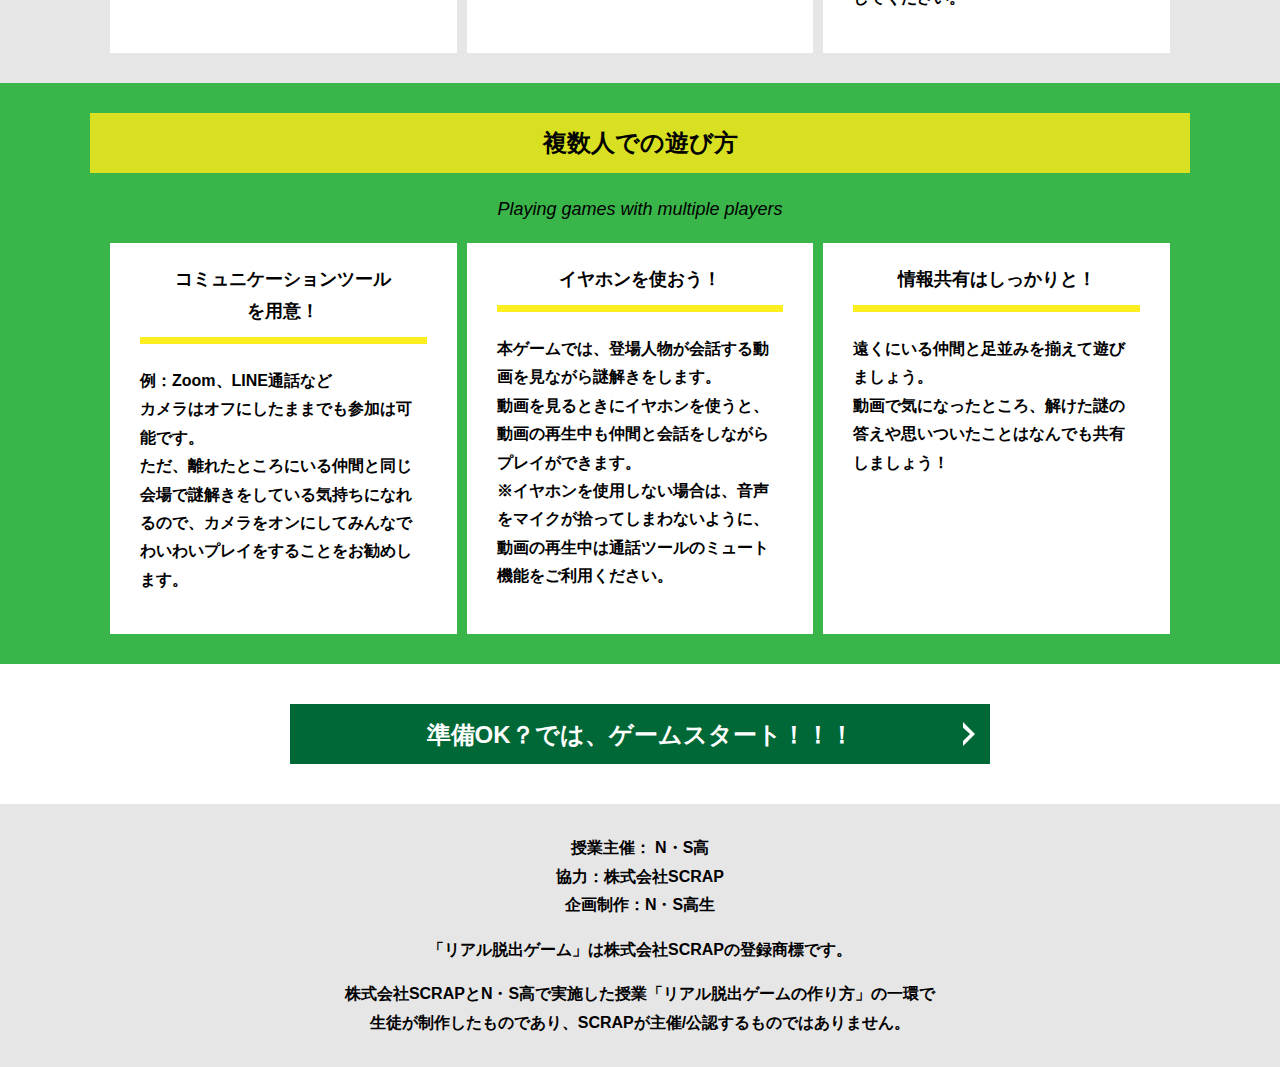
==== commit 5f3ed9da: "Update index.html" ====
--- a/index.html
+++ b/index.html
@@ -17,7 +17,7 @@
   </svg>
   <header class="header">
     <div class="container">
-      <div class="header__logo"><img src="assets/images/logo.svg" alt="チームロゴ"></div>
+      <div class="header__logo"><img src="assets/images/プロN＿脱出ゲーム＿横キャンA2.png" alt="チームロゴ"></div>
       <div class="header__name">N・S高生制作サイト</div>
     </div>
   </header>
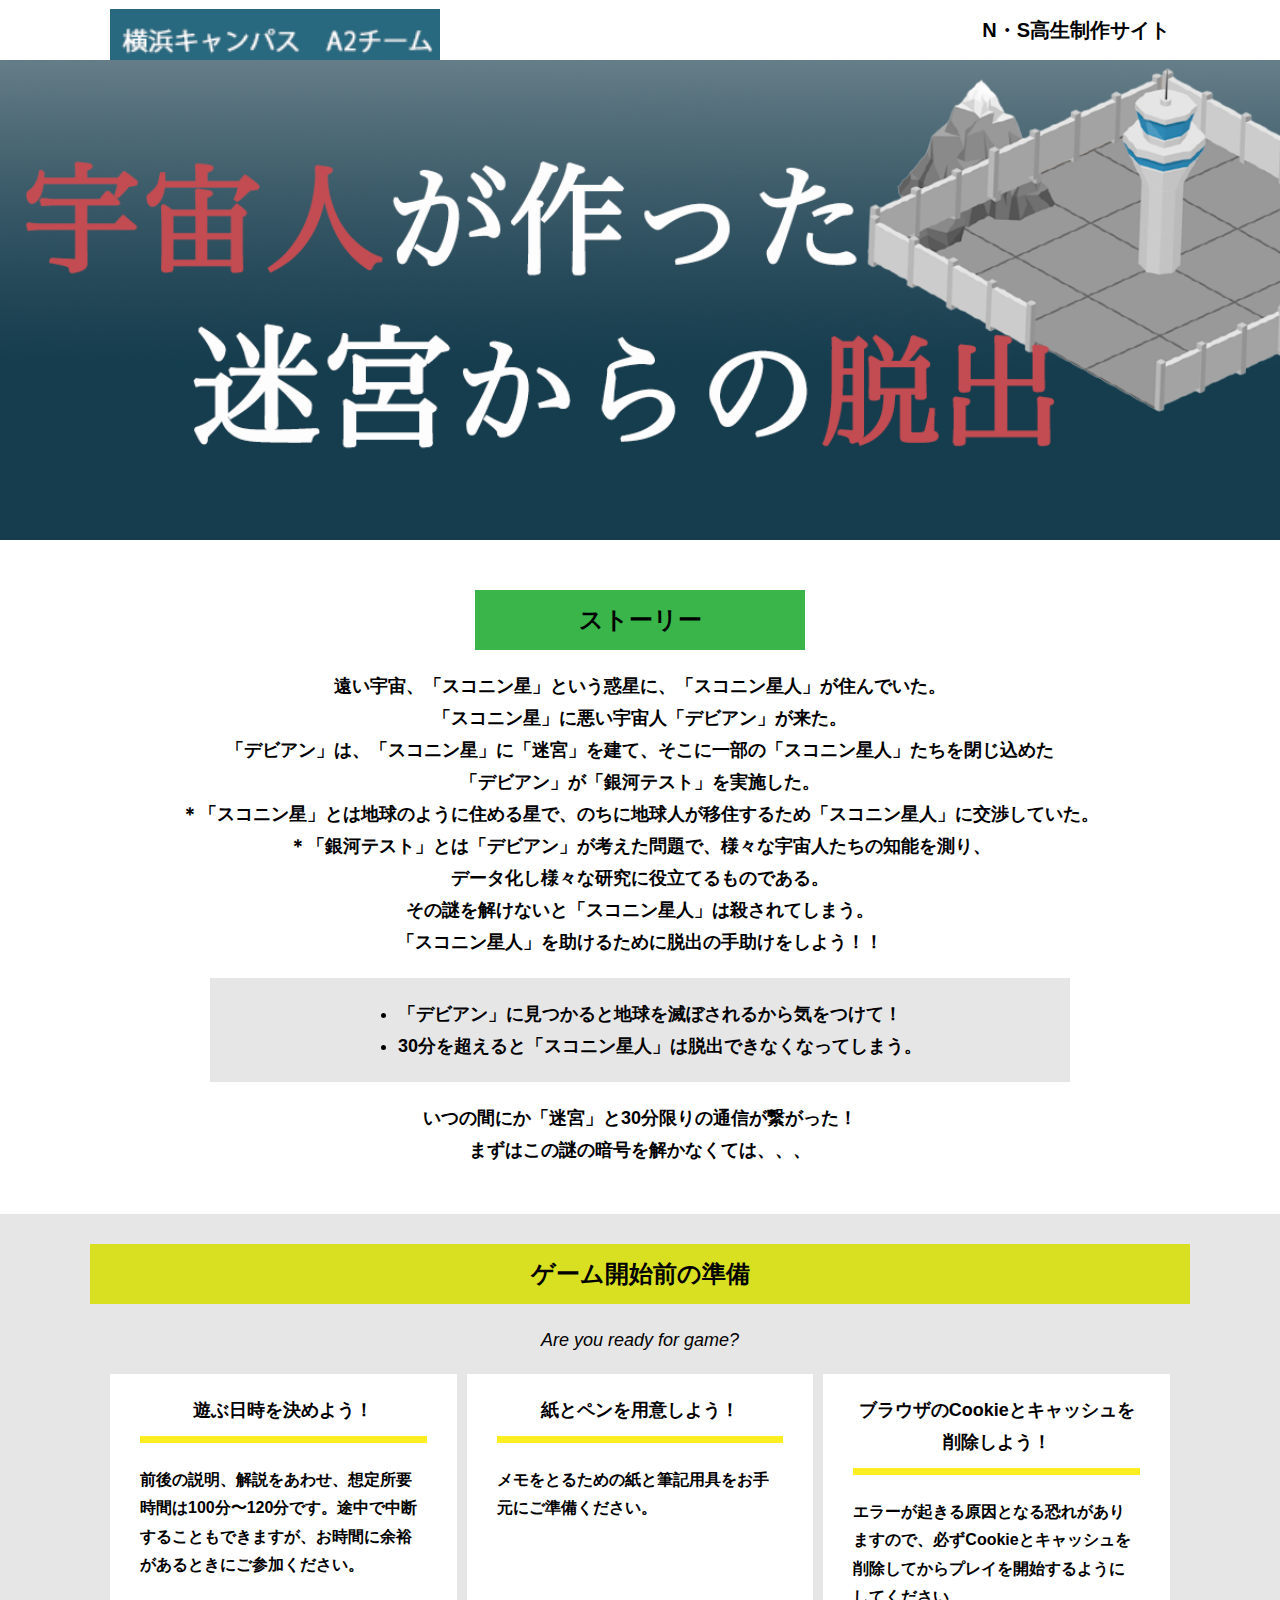
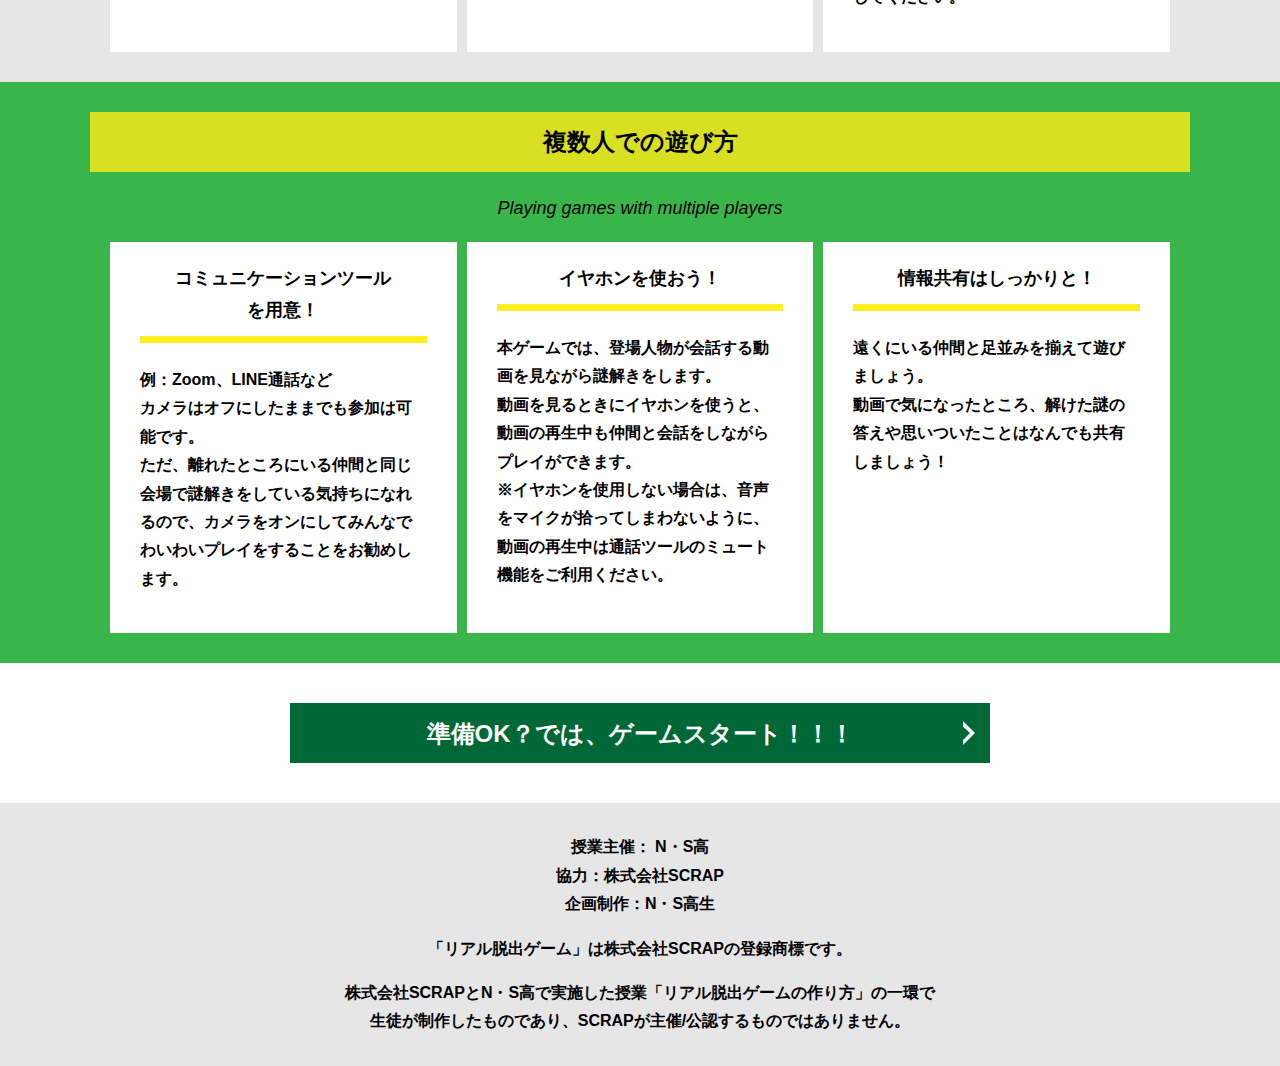
==== commit 15d32055: "Update index.html" ====
--- a/index.html
+++ b/index.html
@@ -23,7 +23,7 @@
   </header>
   <main class="main index-page">
     <!-- タイトルエリア　ここから -->
-    <h1 class="main-title"><img src="assets/images/top-image.png" alt="Presented by SCRAP×N・S高リアル脱出ゲーム制作PJ 封鎖された家庭科室からの脱出"></h1>
+    <h1 class="main-title"><img src="assets/images/プロN_TOP画像1.png" alt="Presented by SCRAP×N・S高リアル脱出ゲーム制作PJ 宇宙人が作った迷宮からの脱出"></h1>
     <!-- タイトルエリア　ここまで -->
     <section class="section section--story">
       <div class="container">
